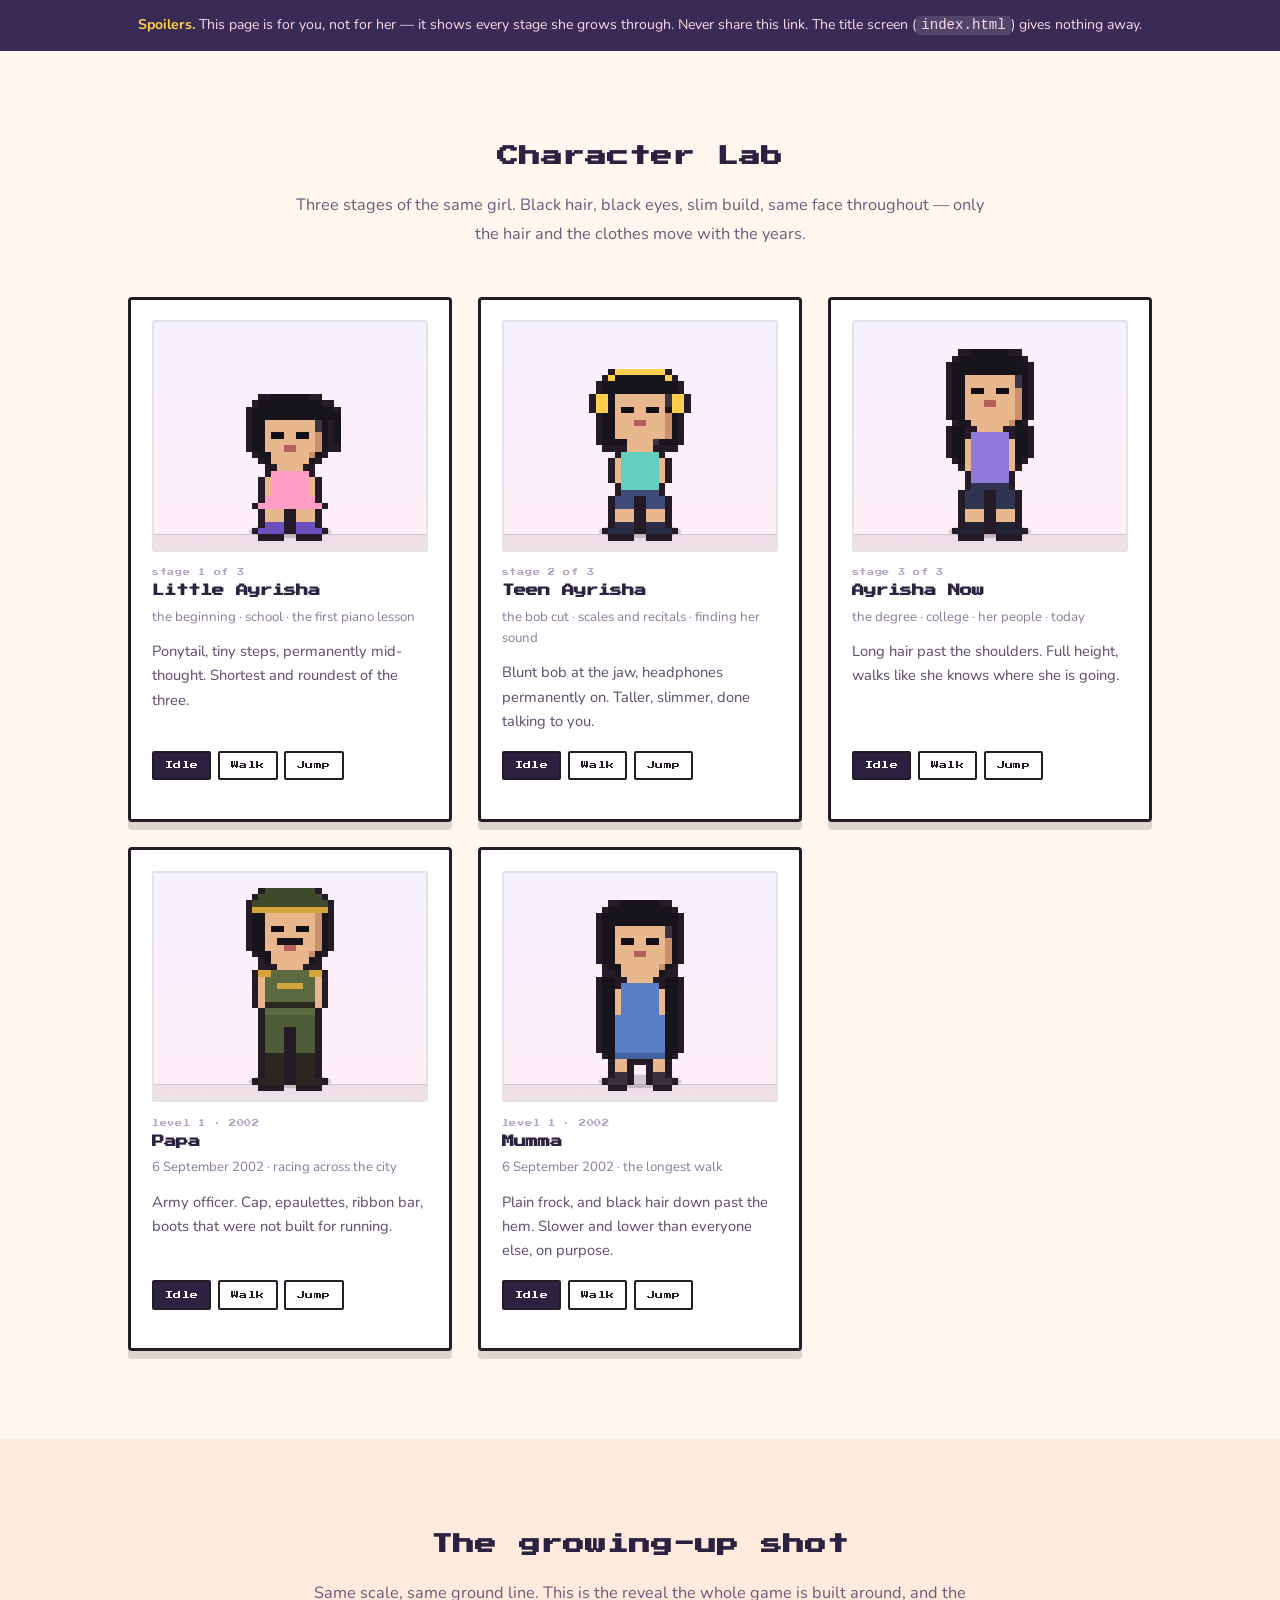
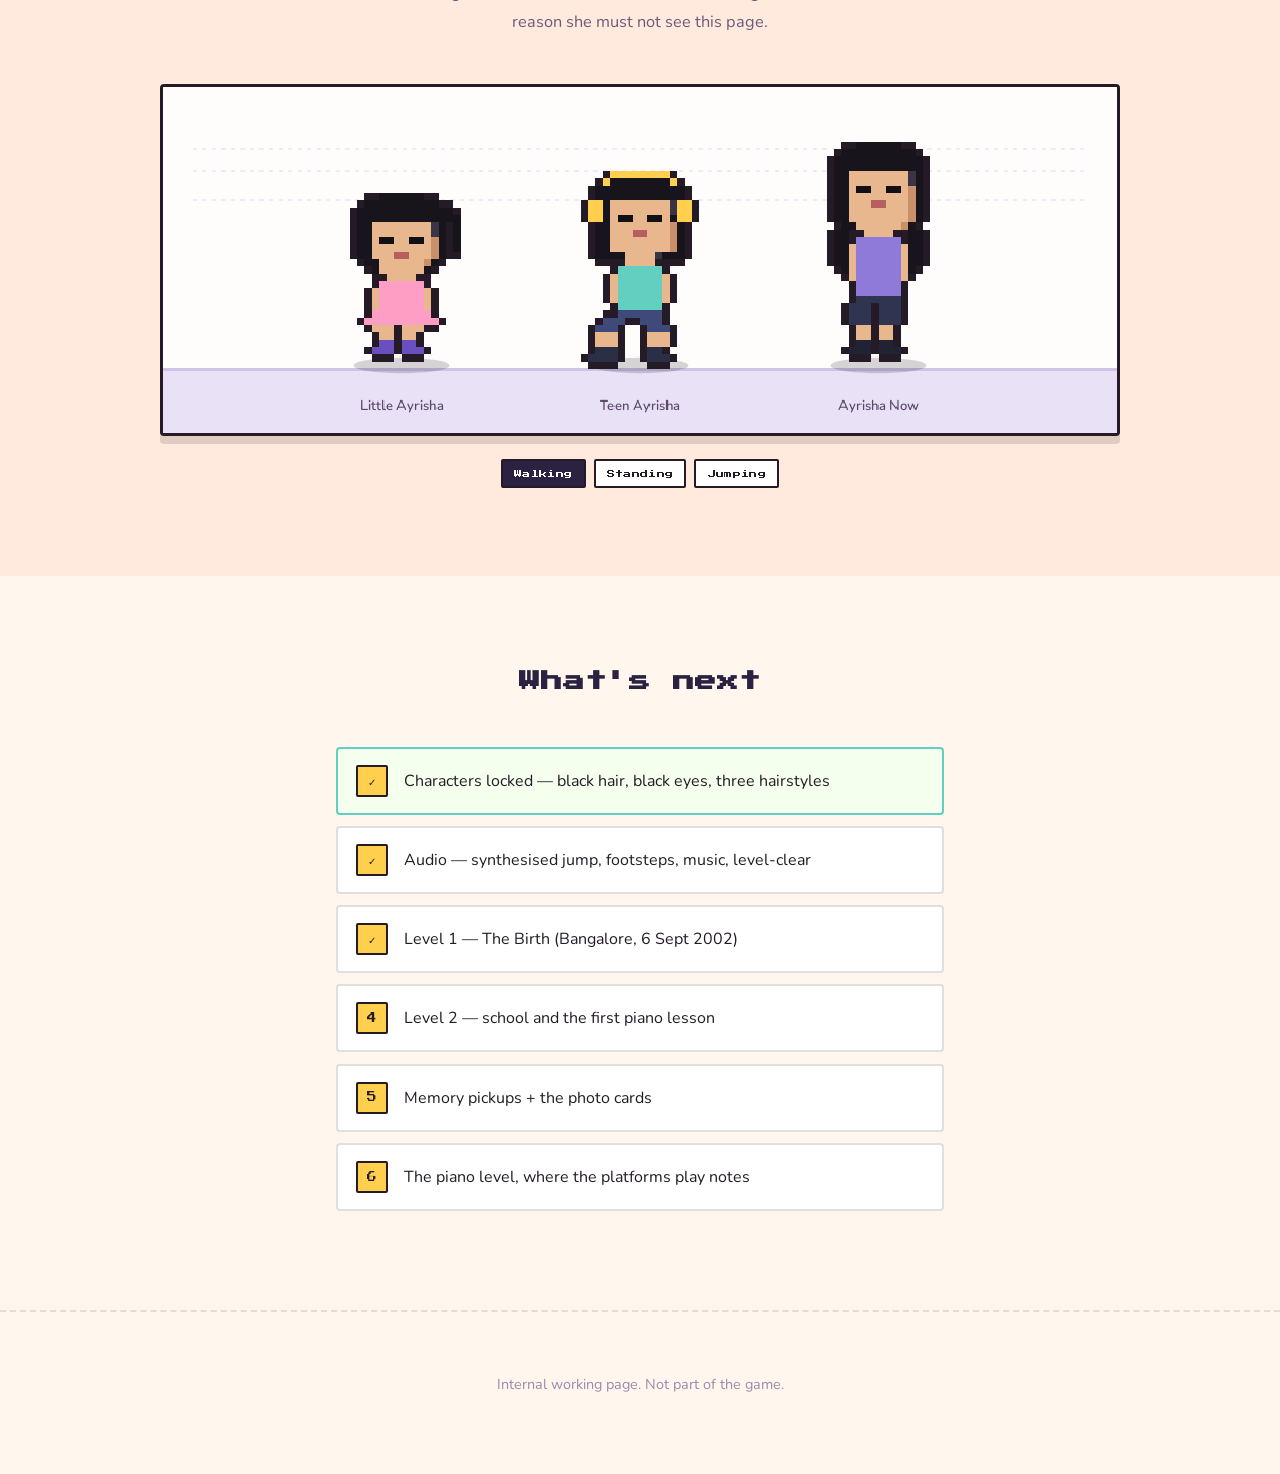
==== character-lab.html @ 9db6ca04 "Ayrisha's Adventures: characters, audio, and Level 1 A browser platformer built as a birthday gift. " ====
<!DOCTYPE html>
<html lang="en">
<head>
<meta charset="utf-8">
<meta name="viewport" content="width=device-width, initial-scale=1">
<meta name="robots" content="noindex, nofollow">
<title>Character Lab — internal</title>
<link rel="preconnect" href="https://fonts.googleapis.com">
<link rel="preconnect" href="https://fonts.gstatic.com" crossorigin>
<link href="https://fonts.googleapis.com/css2?family=Press+Start+2P&family=Nunito:wght@400;600;700&display=swap" rel="stylesheet">
<link rel="stylesheet" href="css/style.css">
</head>
<body>

<div class="spoiler-bar">
  <strong>Spoilers.</strong> This page is for you, not for her — it shows every stage she grows through.
  Never share this link. The title screen (<code>index.html</code>) gives nothing away.
</div>

<main>
<section class="section">
  <div class="section-head">
    <h2>Character Lab</h2>
    <p>Three stages of the same girl. Black hair, black eyes, slim build, same face throughout &mdash;
       only the hair and the clothes move with the years.</p>
  </div>
  <div class="cards" id="cards"></div>
</section>

<section class="section section--alt">
  <div class="section-head">
    <h2>The growing-up shot</h2>
    <p>Same scale, same ground line. This is the reveal the whole game is built around,
       and the reason she must not see this page.</p>
  </div>
  <div class="growth-wrap">
    <canvas id="growth" class="growth"></canvas>
    <div class="growth-controls">
      <button class="chip is-on" data-growth="walk">Walking</button>
      <button class="chip" data-growth="idle">Standing</button>
      <button class="chip" data-growth="jump">Jumping</button>
    </div>
  </div>
</section>

<section class="section">
  <div class="section-head"><h2>What's next</h2></div>
  <ol class="next-list">
    <li><span>&check;</span> Characters locked &mdash; black hair, black eyes, three hairstyles</li>
    <li><span>&check;</span> Audio &mdash; synthesised jump, footsteps, music, level-clear</li>
    <li><span>&check;</span> Level 1 &mdash; The Birth (Bangalore, 6 Sept 2002)</li>
    <li><span>4</span> Level 2 &mdash; school and the first piano lesson</li>
    <li><span>5</span> Memory pickups + the photo cards</li>
    <li><span>6</span> The piano level, where the platforms play notes</li>
  </ol>
</section>
</main>

<footer class="foot"><p>Internal working page. Not part of the game.</p></footer>

<script src="js/characters.js"></script>
<script src="js/sprites.js"></script>
<script src="js/scene.js"></script>
<script src="js/lab.js"></script>
</body>
</html>
---- css/style.css ----
:root{
  --ink:#241b26;
  --paper:#fff6ee;
  --paper-2:#ffeadd;
  --pink:#ff9ec4;
  --pink-deep:#e0789f;
  --teal:#63cfc0;
  --purple:#8f7ad9;
  --gold:#ffcf4d;
  --night:#2b2140;
  --shadow:0 6px 0 rgba(36,27,38,.18);
  --px:'Press Start 2P', ui-monospace, monospace;
  --body:'Nunito', system-ui, -apple-system, sans-serif;
}

*{box-sizing:border-box}
html{scroll-behavior:smooth}
body{
  margin:0;
  font-family:var(--body);
  color:var(--ink);
  background:var(--paper);
  -webkit-font-smoothing:antialiased;
}
canvas{display:block;image-rendering:pixelated}

/* ------------------------------ HERO ------------------------------ */
.hero{
  position:relative;
  min-height:100svh;
  display:flex;
  flex-direction:column;
  justify-content:center;
  align-items:center;
  overflow:hidden;
  isolation:isolate;
}
.hero-sky{position:absolute;inset:0;width:100%;height:100%;z-index:-2}
.hero-inner{
  position:relative;
  text-align:center;
  padding:6rem 1.5rem 0;
  max-width:52rem;
}
.kicker{
  font-family:var(--px);
  font-size:.62rem;
  letter-spacing:.14em;
  color:#8a6ea8;
  margin:0 0 1.6rem;
}
.title{margin:0;line-height:1}
.title-line{
  display:block;
  font-family:var(--px);
  color:var(--night);
  text-shadow:0 4px 0 rgba(143,122,217,.35), 0 8px 0 rgba(36,27,38,.08);
}
.title-line:first-child{font-size:clamp(1.1rem,4.2vw,2.1rem);letter-spacing:.04em}
.title-line--big{
  font-size:clamp(1.7rem,7.4vw,4rem);
  margin-top:.7em;
  color:#3a2b56;
}
.tagline{
  margin:2rem auto 2.4rem;
  font-size:clamp(1rem,2.1vw,1.2rem);
  line-height:1.7;
  color:#5b4a6b;
  max-width:34rem;
}
.btn-start{
  display:inline-block;
  cursor:pointer;
  font-family:var(--px);
  font-size:.78rem;
  letter-spacing:.06em;
  text-decoration:none;
  color:#fff;
  background:var(--pink-deep);
  padding:1.05rem 1.9rem;
  border:3px solid var(--ink);
  border-radius:2px;
  box-shadow:0 6px 0 var(--ink);
  transition:transform .08s ease, box-shadow .08s ease;
}
.btn-start:hover{transform:translateY(2px);box-shadow:0 4px 0 var(--ink)}
.btn-start:active{transform:translateY(6px);box-shadow:0 0 0 var(--ink)}
.hero-hint{
  font-family:var(--body);
  font-weight:600;
  letter-spacing:.18em;
  font-size:.78rem;
  color:#a08cba;
  margin-top:2.6rem;
  animation:float 2.2s ease-in-out infinite;
}
@keyframes float{50%{transform:translateY(6px)}}
.hero-scene{
  position:relative;
  width:100%;
  height:210px;
  margin-top:auto;
}

/* ----------------------------- SECTIONS ---------------------------- */
.section{padding:5.5rem 1.5rem}
.section--alt{background:var(--paper-2)}
.section-head{max-width:44rem;margin:0 auto 3rem;text-align:center}
.section-head h2{
  font-family:var(--px);
  font-size:clamp(.95rem,2.6vw,1.35rem);
  line-height:1.6;
  margin:0 0 1.1rem;
  color:var(--night);
}
.section-head p{margin:0;color:#6b5a7a;line-height:1.75;font-size:1.02rem}

/* ------------------------------ CARDS ------------------------------ */
.cards{
  display:grid;
  gap:1.6rem;
  grid-template-columns:repeat(auto-fit,minmax(min(100%,17rem),1fr));
  max-width:64rem;
  margin:0 auto;
}
.card{
  background:#fff;
  border:3px solid var(--ink);
  border-radius:4px;
  box-shadow:0 8px 0 rgba(36,27,38,.15);
  padding:1.3rem;
  display:flex;
  flex-direction:column;
  min-width:0;
}
.card-stage{
  border-radius:3px;
  border:2px solid rgba(36,27,38,.12);
  overflow:hidden;
  margin-bottom:1.1rem;
}
.card-stage canvas{width:100%;height:auto}
.card h3{
  font-family:var(--px);
  font-size:.78rem;
  margin:0 0 .6rem;
  color:var(--night);
}
.card .era{
  font-size:.83rem;
  color:#8b7a9a;
  margin:0 0 .7rem;
  line-height:1.6;
}
.card .note{
  font-size:.92rem;
  color:#5b4a6b;
  line-height:1.65;
  margin:0 0 1.1rem;
  flex:1;
}
.poses{display:flex;gap:.4rem;margin-bottom:1.1rem;flex-wrap:wrap}
.chip{
  font-family:var(--px);
  font-size:.5rem;
  letter-spacing:.04em;
  padding:.55rem .7rem;
  border:2px solid var(--ink);
  border-radius:2px;
  background:#fff;
  color:var(--ink);
  cursor:pointer;
  transition:background .12s, color .12s;
}
.chip:hover{background:var(--paper-2)}
.chip.is-on{background:var(--night);color:#fff}


/* --------------------------- LAB EXTRAS --------------------------- */
.spoiler-bar{
  background:#3a2b56;
  color:#ffd9e8;
  font-size:.88rem;
  line-height:1.6;
  padding:.9rem 1.4rem;
  text-align:center;
}
.spoiler-bar strong{color:#ffcf4d}
.spoiler-bar code{
  background:rgba(255,255,255,.12);
  padding:.1em .4em;border-radius:3px;
}
.stage-no{
  font-family:var(--px);
  font-size:.45rem;
  letter-spacing:.1em;
  color:#b3a3c4;
  margin:0 0 .55rem;
}

/* ------------------------------ GROWTH ----------------------------- */
.growth-wrap{max-width:60rem;margin:0 auto;text-align:center}
.growth{
  width:100%;height:auto;
  background:#fff;
  border:3px solid var(--ink);
  border-radius:4px;
  box-shadow:0 8px 0 rgba(36,27,38,.15);
}
.growth-controls{display:flex;gap:.5rem;justify-content:center;margin-top:1.4rem;flex-wrap:wrap}

/* ------------------------------ NEXT ------------------------------- */
.next-list{
  list-style:none;
  max-width:38rem;
  margin:0 auto;
  padding:0;
  counter-reset:step;
}
.next-list li{
  display:flex;
  align-items:center;
  gap:1rem;
  padding:1rem 1.1rem;
  border:2px solid rgba(36,27,38,.14);
  border-radius:4px;
  margin-bottom:.7rem;
  background:#fff;
  line-height:1.5;
}
.next-list li span{
  flex:0 0 auto;
  font-family:var(--px);
  font-size:.6rem;
  background:var(--gold);
  border:2px solid var(--ink);
  width:2rem;height:2rem;
  display:grid;place-items:center;
  border-radius:2px;
}
.next-list li:first-child{background:#f4ffee;border-color:var(--teal)}

.foot{
  text-align:center;
  padding:3rem 1.5rem 4rem;
  color:#9b8aab;
  font-size:.9rem;
  border-top:2px dashed rgba(36,27,38,.12);
}

@media (prefers-reduced-motion:reduce){
  html{scroll-behavior:auto}
  .hero-hint{animation:none}
}
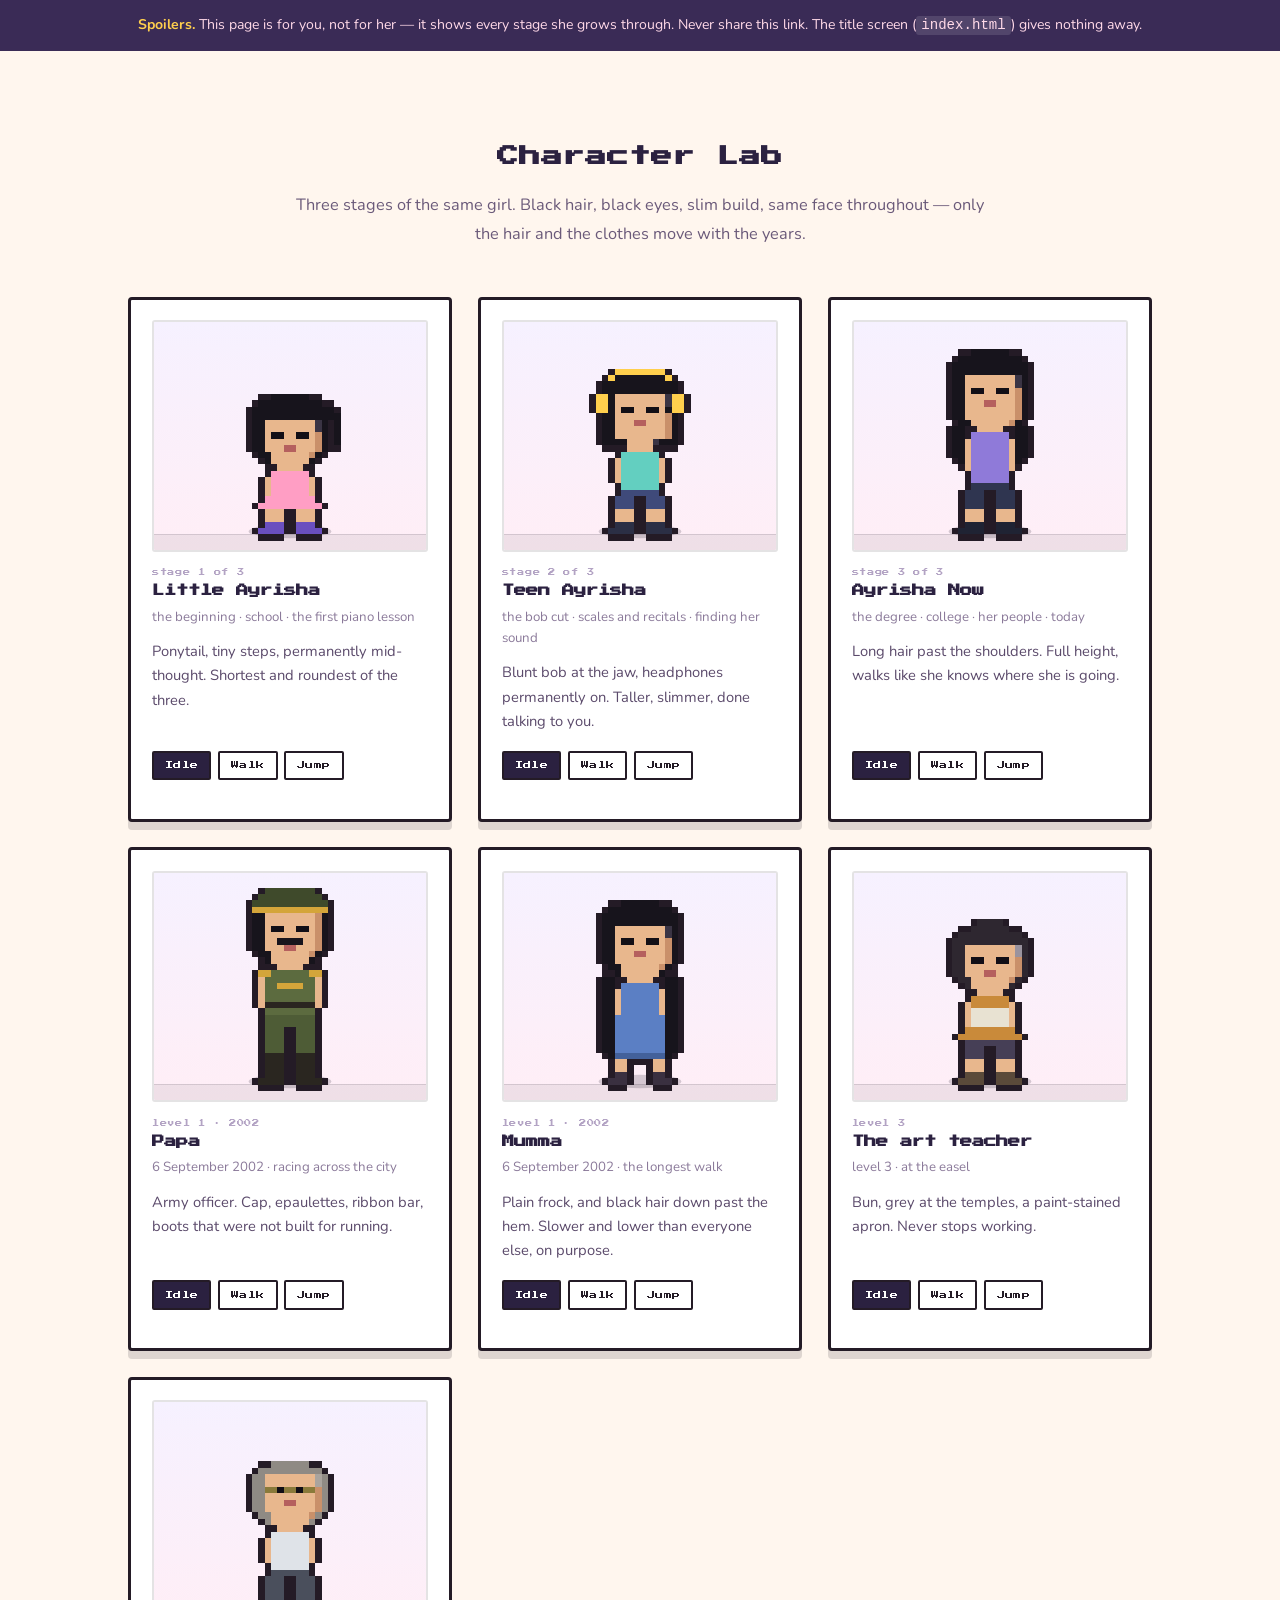
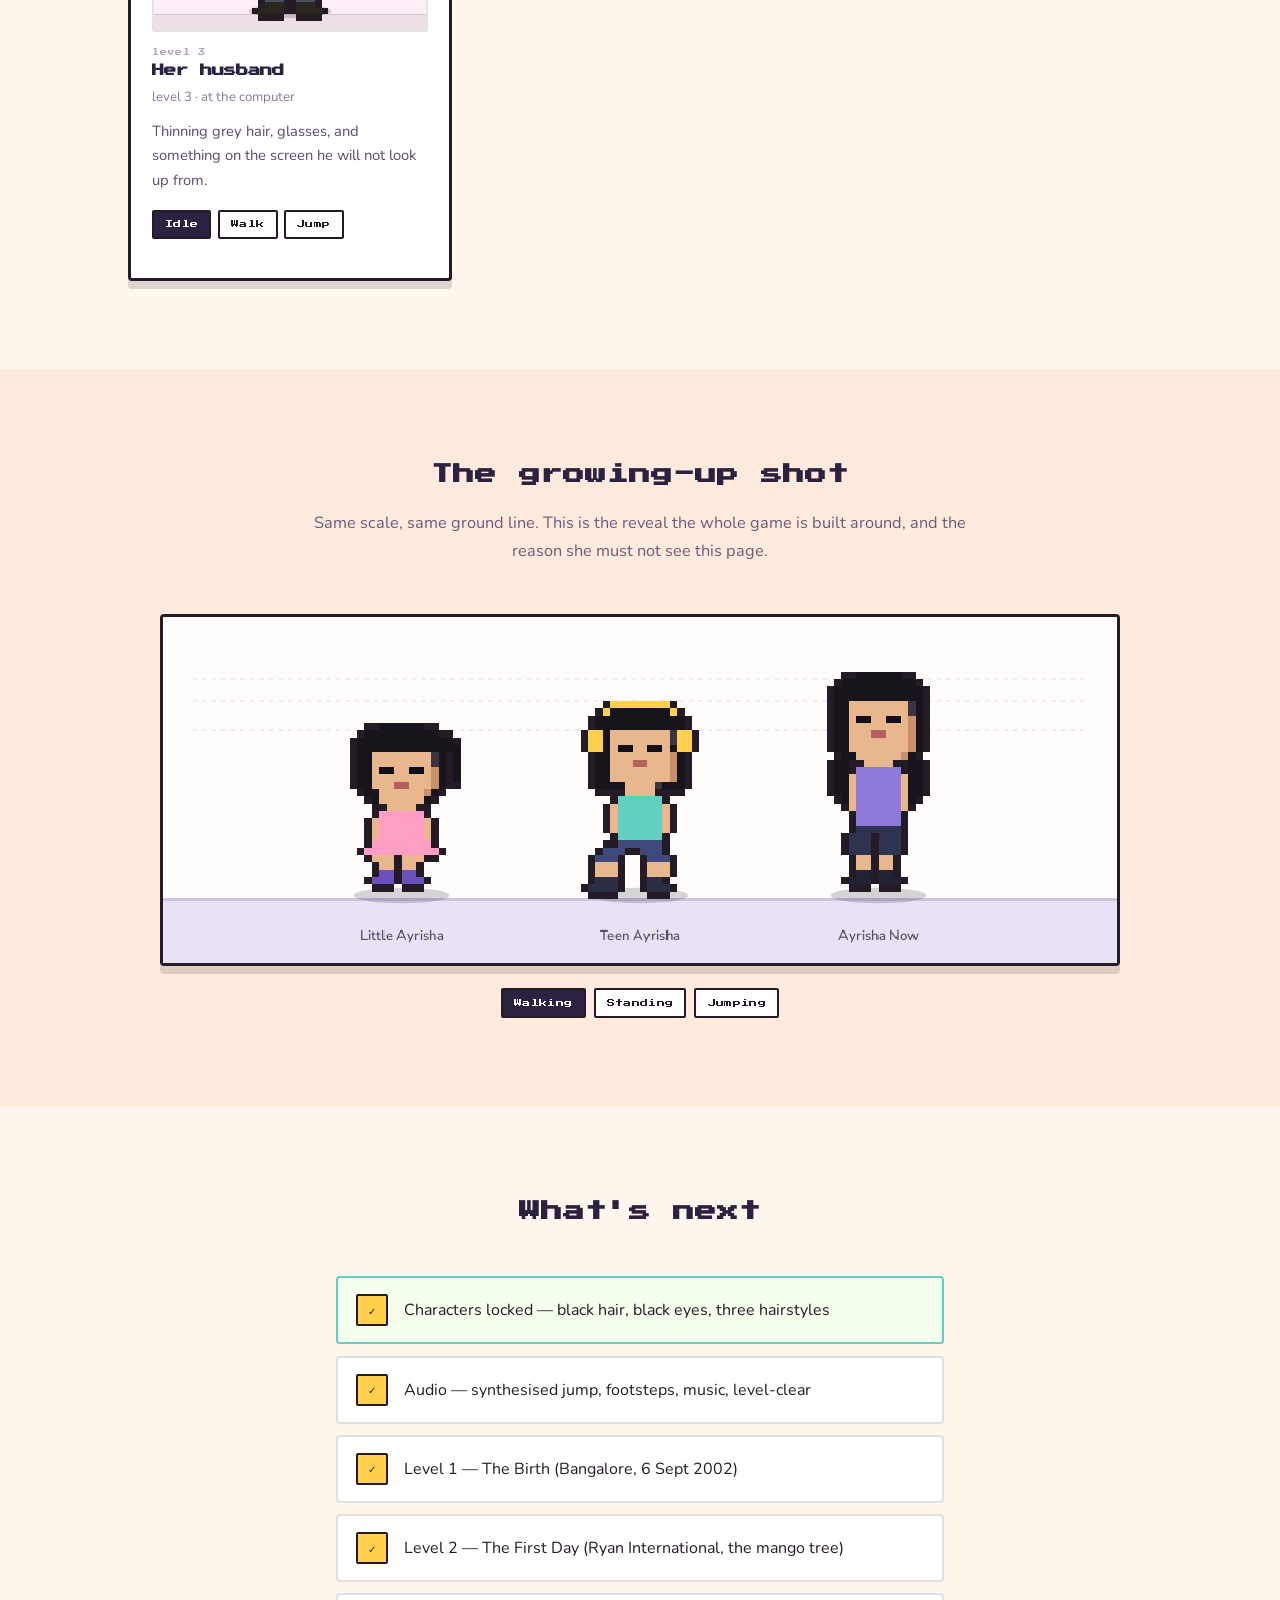
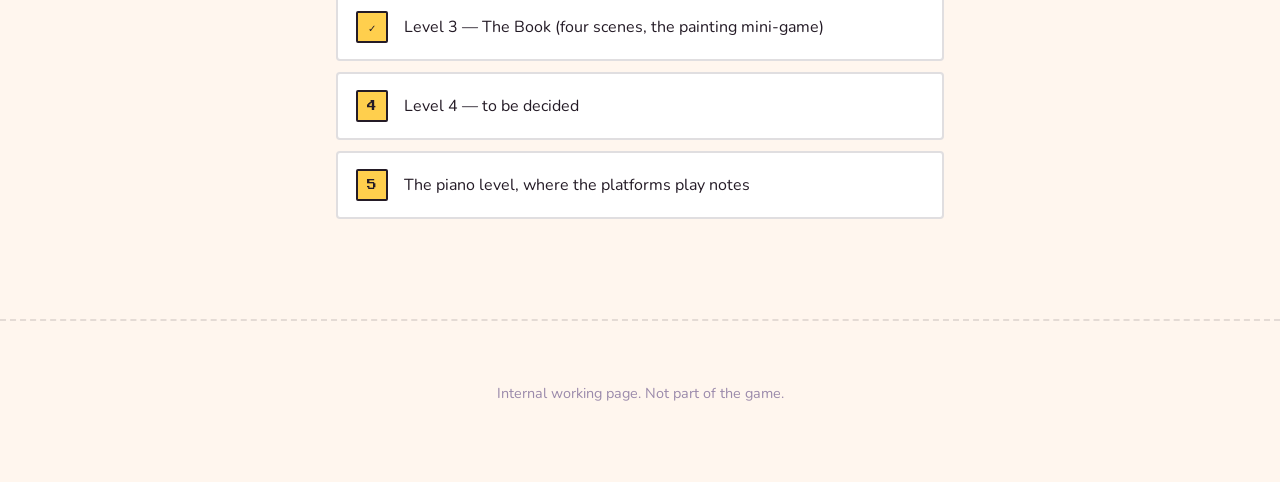
==== commit 2d35d0ef: "Add Level 3 - The Book: four scenes, one continuous level Four scenes that hand over through a fade " ====
--- a/character-lab.html
+++ b/character-lab.html
@@ -49,9 +49,10 @@
     <li><span>&check;</span> Characters locked &mdash; black hair, black eyes, three hairstyles</li>
     <li><span>&check;</span> Audio &mdash; synthesised jump, footsteps, music, level-clear</li>
     <li><span>&check;</span> Level 1 &mdash; The Birth (Bangalore, 6 Sept 2002)</li>
-    <li><span>4</span> Level 2 &mdash; school and the first piano lesson</li>
-    <li><span>5</span> Memory pickups + the photo cards</li>
-    <li><span>6</span> The piano level, where the platforms play notes</li>
+    <li><span>&check;</span> Level 2 &mdash; The First Day (Ryan International, the mango tree)</li>
+    <li><span>&check;</span> Level 3 &mdash; The Book (four scenes, the painting mini-game)</li>
+    <li><span>4</span> Level 4 &mdash; to be decided</li>
+    <li><span>5</span> The piano level, where the platforms play notes</li>
   </ol>
 </section>
 </main>
